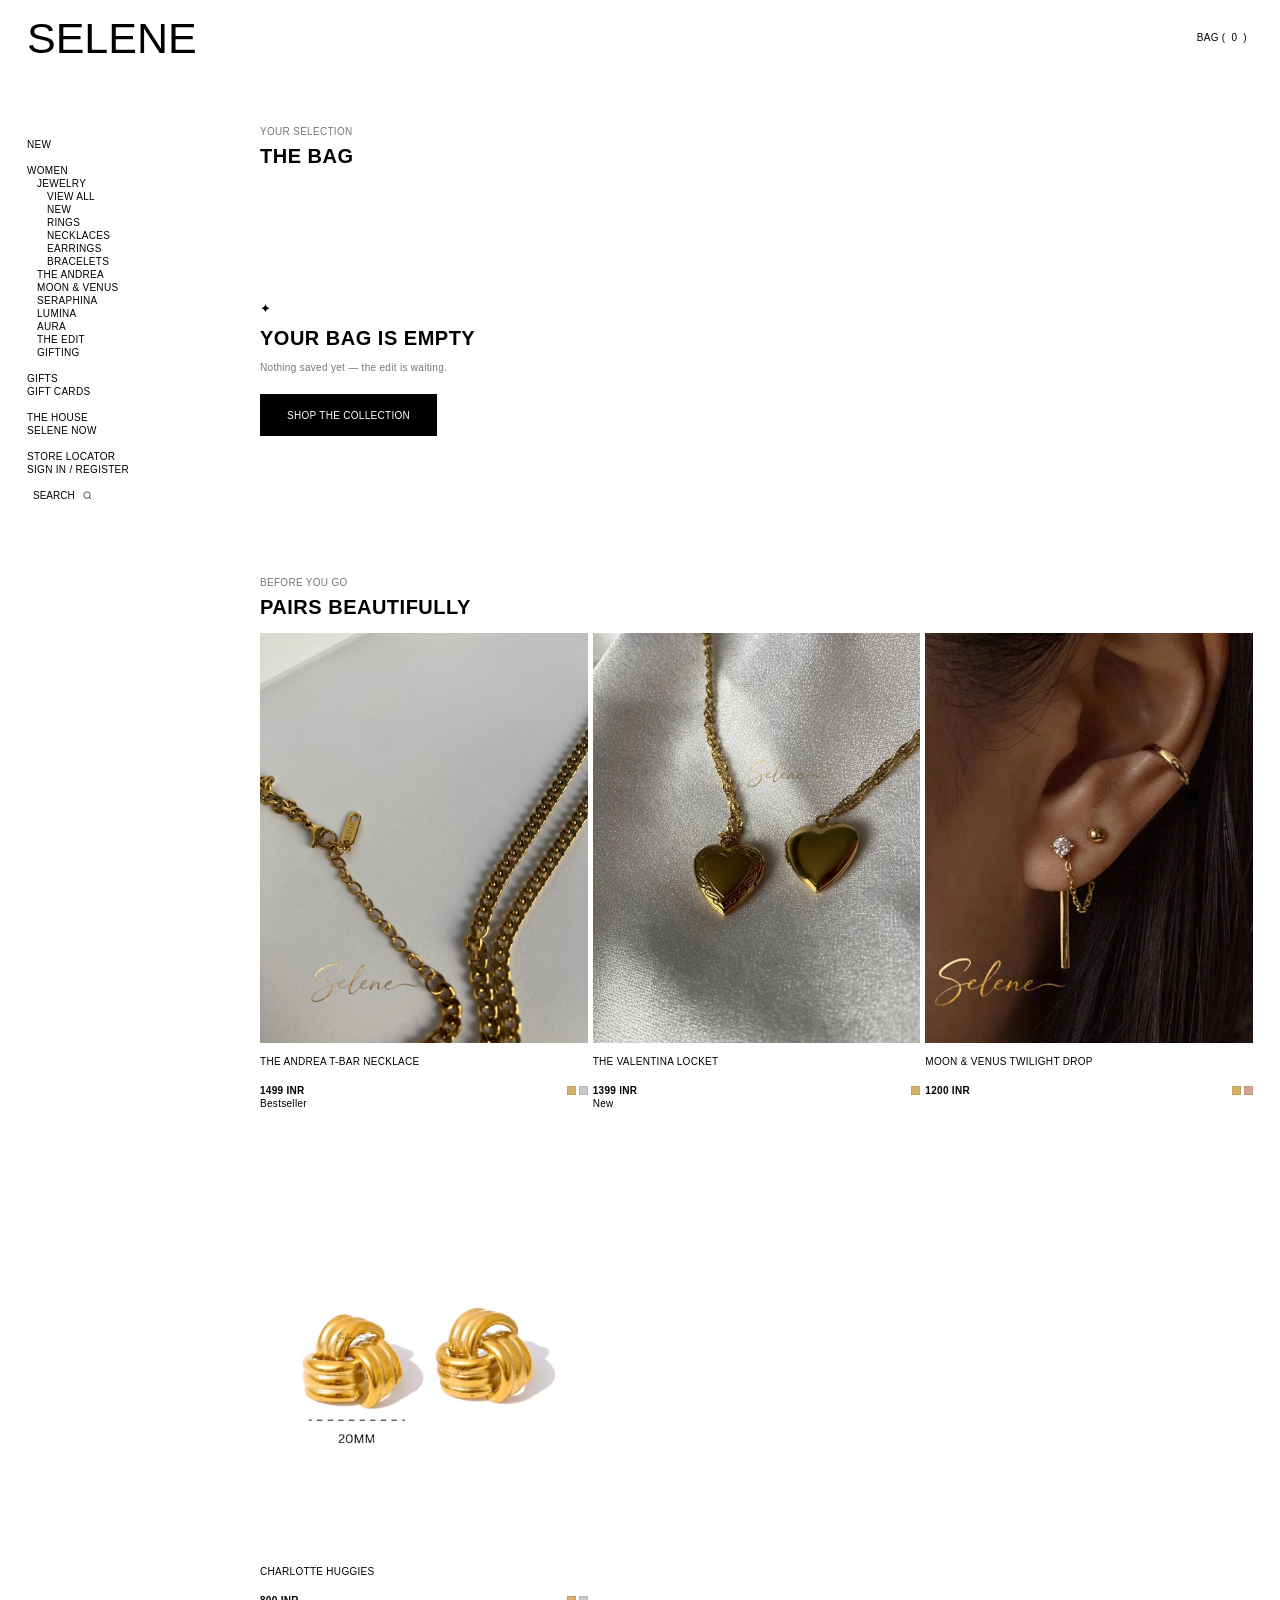
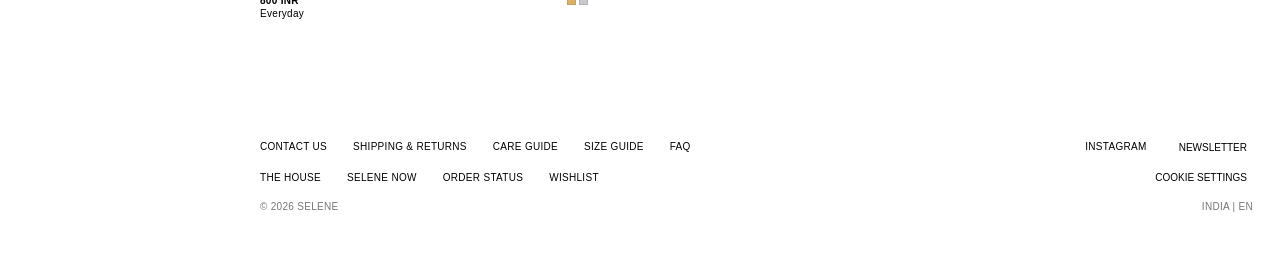
==== cart.html @ e2b9f7ae "Initial commit - Configure for Render deployment" ====
<!DOCTYPE html>
<html lang="en">
<head>
<meta charset="UTF-8">
<meta name="viewport" content="width=device-width, initial-scale=1.0">
<title>Your Bag — SELENE</title>
<meta name="description" content="Review your SELENE bag, apply a code and check out.">
<link rel="icon" type="image/png" href="assets/img/brand/favicon.png">
<link rel="preconnect" href="https://fonts.googleapis.com">
<link rel="preconnect" href="https://fonts.gstatic.com" crossorigin>
<link href="https://fonts.googleapis.com/css2?family=Cormorant+Garamond:ital,wght@0,400;0,500;0,600;1,400;1,500&family=Jost:wght@200;300;400;500&family=Parisienne&display=swap" rel="stylesheet">
<link rel="stylesheet" href="styles.css">
</head>
<body data-page="cart">

<div class="announce">
  <div class="announce-track">
    <span>Free shipping on your first order</span><i>✦</i>
    <span>Tarnish-resistant 18K PVD</span><i>✦</i>
    <span>Demi-fine jewellery, curated for the modern muse</span><i>✦</i>
    <span>Hypoallergenic · 316L stainless steel</span><i>✦</i>
    <span>Free shipping on your first order</span><i>✦</i>
    <span>Tarnish-resistant 18K PVD</span><i>✦</i>
    <span>Demi-fine jewellery, curated for the modern muse</span><i>✦</i>
    <span>Hypoallergenic · 316L stainless steel</span><i>✦</i>
    <span>Free shipping on your first order</span><i>✦</i>
    <span>Tarnish-resistant 18K PVD</span><i>✦</i>
    <span>Demi-fine jewellery, curated for the modern muse</span><i>✦</i>
    <span>Hypoallergenic · 316L stainless steel</span><i>✦</i>
    <span>Free shipping on your first order</span><i>✦</i>
    <span>Tarnish-resistant 18K PVD</span><i>✦</i>
    <span>Demi-fine jewellery, curated for the modern muse</span><i>✦</i>
    <span>Hypoallergenic · 316L stainless steel</span><i>✦</i>
  </div>
</div>

<header class="nav" id="nav">
  <button class="nav-burger" id="burger" aria-label="Menu"><span></span><span></span></button>
  <nav class="nav-links" id="navLinks">
    <img class="nav-drawer-logo" src="assets/img/brand/selene-espresso.png" alt="Selene" width="827" height="276">
    <a href="shop.html">Shop</a>
    <a href="index.html#story">Our Story</a>
    <a href="index.html#lookbook">Lookbook</a>
    <a href="orders.html">Orders</a>
  </nav>
  <a href="index.html" class="nav-logo"><img src="assets/img/brand/selene-gold.png" alt="Selene" width="826" height="275"></a>
  <div class="nav-actions">
    <button class="nav-ic" id="searchBtn">Search</button>
    <a href="wishlist.html" class="nav-ic nav-wish">Saved <span class="bag-count" id="wishCount">0</span></a>
    <a href="https://www.instagram.com/selene._co" target="_blank" rel="noopener" class="nav-ig">Instagram</a>
    <button class="nav-bag" id="bagBtn">Bag <span class="bag-count" id="bagCount">0</span></button>
  </div>
</header>

<main id="top">
  <section class="page-head">
    <p class="eyebrow">Your selection</p>
    <h1>The <em>bag</em></h1>
  </section>

  <section class="cart-page">
    <div class="cart-main" id="cartMain"></div>

    <aside class="cart-side" id="cartSide"></aside>
  </section>

  <section class="shop" id="upsellSection">
    <div class="section-head reveal">
      <p class="eyebrow">Before you go</p>
      <h2>Pairs <em>beautifully</em></h2>
    </div>
    <div class="grid" id="upsellGrid"></div>
  </section>
</main>

<footer class="footer">
  <div class="footer-brand">
    <img class="footer-logo" src="assets/img/brand/selene-gold.png" alt="Selene" width="826" height="275">
    <p>Demi-fine jewellery · Tarnish-resistant <br>Curated for the modern muse.</p>
  </div>
  <div class="footer-col">
    <h4>Shop</h4>
    <a href="shop.html?cat=rings">Rings</a><a href="shop.html?cat=necklaces">Necklaces</a><a href="shop.html?cat=bracelets">Bracelets</a><a href="shop.html?cat=earrings">Earrings</a>
  </div>
  <div class="footer-col">
    <h4>House</h4>
    <a href="index.html#story">Our story</a><a href="index.html#lookbook">Lookbook</a><a href="wishlist.html">Wishlist</a><a href="orders.html">Order history</a>
  </div>
  <div class="footer-col">
    <h4>Contact</h4>
    <a href="https://www.instagram.com/selene._co" target="_blank" rel="noopener">@selene._co</a>
    <a href="https://www.instagram.com/selene._co" target="_blank" rel="noopener">DM to buy</a>
    <span>Free shipping on your first order</span>
  </div>
  <div class="footer-base">
    <span>© 2026 SELENE</span>
    <span>Crafted in steel, finished in gold.</span>
  </div>
</footer>

<script src="data.js"></script>
<script src="store.js"></script>
<script src="app.js"></script>
<script src="pages/cart.js"></script>
<script>initPage()</script>
</body>
</html>
---- styles.css ----
/* ============================================================
   SELENE — CELINE-style design system
   micro-typography: 10px / 13px / ls .3px / uppercase
   fixed 250px left rail · content pad 260 / 27
   ============================================================ */

*,*::before,*::after{box-sizing:border-box}
html{-webkit-text-size-adjust:100%}
body,h1,h2,h3,h4,h5,h6,p,a,ul,ol,li,figure,fieldset,legend,blockquote{margin:0;padding:0}
ul,ol{list-style:none}
img{display:block;max-width:100%;border:0}
a{color:inherit;text-decoration:none}
button,input,select,textarea{font:inherit;color:inherit;background:none;border:0;border-radius:0;-webkit-appearance:none;appearance:none}
button{cursor:pointer;text-align:left}
h1,h2,h3,h4,h5,h6{font-weight:700;letter-spacing:.5px;font-size:inherit;line-height:inherit}
i,em{font-style:normal}

:root{
  --pl:260px;
  --pr:27px;
  --rail:250px;
  --line:#000;
  --hair:#c9c9c9;
  --hair2:#e4e4e4;
  --mut:#767676;
  --tr:cubic-bezier(.215,.61,.355,1);
  --headH:60px;
}

html,body{background:#fff}
body{
  font-family:"Neue Haas Grotesk Text","Helvetica Neue",Helvetica,Arial,sans-serif;
  font-size:10px;line-height:13px;letter-spacing:.3px;
  color:#000;background:#fff;
  -webkit-font-smoothing:antialiased;-moz-osx-font-smoothing:grayscale;
  overflow-x:hidden;
}
body.is-lock{overflow:hidden}

/* uppercase policy: labels / links / headings — never prose or inputs */
h1,h2,h3,h4,h5,h6,a,button,label,summary,legend,.btn,.badge,.eyebrow{text-transform:uppercase}
input,textarea,select{text-transform:none}

::selection{background:#000;color:#fff}
:focus-visible{outline:1px solid #000;outline-offset:2px}

.wrap{padding-left:var(--pl);padding-right:var(--pr)}
.u-hide{display:none !important}

/* ================= LEFT RAIL ================= */
.g-logo{
  position:fixed;top:22px;left:27px;z-index:12;
  display:block;
  font-family:"Helvetica Neue",Helvetica,Arial,sans-serif;
  font-size:43px;line-height:33px;font-weight:400;letter-spacing:0;
  text-transform:uppercase;color:#000;
  transition:opacity .3s var(--tr);
}
.g-logo:hover{opacity:.6}

.g-rail{
  position:fixed;top:0;left:0;width:var(--rail);height:100%;
  background:#fff;z-index:7;
  padding:88px 27px 40px;
  overflow-y:auto;overflow-x:hidden;
  transition:opacity .35s var(--tr) .25s,visibility 0s .601s;
  scrollbar-width:none;
}
.g-rail::-webkit-scrollbar{display:none}
body:not(.p-home) .g-rail{padding-top:138px}
body.nav-over-video .g-rail{opacity:0;visibility:hidden;pointer-events:none}
.g-hover{display:none}
body.nav-over-video .g-hover{
  display:block;position:fixed;top:0;left:0;width:var(--rail);height:100vh;z-index:9;
}

.g-nav{font-size:10px;line-height:13px}
.g-nav a{display:block;height:13px;line-height:13px;transition:opacity .2s}
.g-nav a:hover{opacity:.5}
.g-nav .lv1{padding-left:10px}
.g-nav .lv2{padding-left:20px}
.g-nav li.grp{margin-top:13px}
.g-nav li.grp:first-child{margin-top:0}
.g-nav .on{font-weight:700}
.g-nav .search-row{margin-top:13px}
.g-nav .search-row button{display:flex;align-items:center;gap:7px;height:13px;line-height:13px}
.g-nav .search-row svg{width:11px;height:11px;flex:none}

.g-bag{
  position:fixed;top:30px;right:27px;z-index:13;
  display:flex;align-items:center;gap:6px;
  font-size:10px;line-height:13px;letter-spacing:.3px;text-transform:uppercase;
  transition:opacity .2s;
}
.g-bag:hover{opacity:.55}

/* ================= MOBILE HEADER ================= */
.g-mhead{
  display:none;position:fixed;top:0;left:0;right:0;height:var(--headH);
  background:#fff;z-index:14;align-items:center;justify-content:space-between;
  padding:0 20px;
}
.m-logo{
  font-family:"Helvetica Neue",Helvetica,Arial,sans-serif;
  font-size:31px;line-height:24px;font-weight:400;letter-spacing:0;text-transform:uppercase;
}
.g-mhead .m-tools{display:flex;align-items:center;gap:6px}
.g-mhead button{display:flex;align-items:center;justify-content:center;width:32px;height:32px}
.g-mhead svg{width:21px;height:21px}
.g-ham{position:relative}
.g-ham span{position:absolute;left:5px;width:22px;height:1px;background:#000;transition:transform .3s var(--tr),opacity .2s}
.g-ham span:nth-child(1){top:12px}
.g-ham span:nth-child(2){top:19px}

/* ================= MOBILE MENU ================= */
.g-mmenu{
  position:fixed;inset:0;background:#fff;z-index:40;
  display:none;flex-direction:column;
  opacity:0;transition:opacity .3s var(--tr);
}
.g-mmenu.open{display:flex;opacity:1}
.mm-head{display:flex;align-items:center;justify-content:space-between;height:var(--headH);padding:0 20px;flex:none}
.mm-x{width:24px;height:24px;position:relative}
.mm-x::before,.mm-x::after{content:"";position:absolute;top:11px;left:0;width:24px;height:2px;background:#000}
.mm-x::before{transform:rotate(45deg)}
.mm-x::after{transform:rotate(-45deg)}
.mm-list{padding:8px 20px 0;overflow-y:auto;flex:1 1 auto}
.mm-row{display:flex;align-items:center;justify-content:space-between;width:100%;padding:6.5px 0;font-size:10px;line-height:13px;letter-spacing:.3px}
.mm-row i{font-size:13px;line-height:13px;transition:transform .3s var(--tr)}
.mm-item.open .mm-row i{transform:rotate(45deg)}
.mm-sub{display:none;padding:2px 0 8px 14px}
.mm-item.open .mm-sub{display:block}
.mm-sub a{display:block;padding:5px 0;font-size:10px;line-height:13px;letter-spacing:.3px;opacity:.65}
.mm-sub a.lv2{padding-left:14px}
.mm-grp{margin-top:13px}
.mm-bottom{flex:none;padding:0 20px 20px}
.mm-bottom a,.mm-bottom button{display:block;padding:6.5px 0;font-size:10px;line-height:13px}
.mm-region{margin-top:42px;font-weight:700;font-size:10px;line-height:13px;text-transform:uppercase}

/* ================= MAIN ================= */
main{display:block}
.bleed{position:relative;z-index:6;width:100%}

/* ---------- HOME ---------- */
.hero{position:relative;z-index:6;width:100%;aspect-ratio:16/9;overflow:hidden;background:#e9e6e2}
.hero img{width:100%;height:100%;object-fit:cover;object-position:center 22%;animation:drift 34s ease-in-out infinite alternate}
@keyframes drift{from{transform:scale(1.001)}to{transform:scale(1.07)}}
.hero.paused img{animation-play-state:paused}
.hero-ctrl{
  position:absolute;left:27px;bottom:22px;z-index:3;
  display:flex;align-items:center;gap:8px;
  font-size:10px;letter-spacing:.3px;text-transform:uppercase;
  color:#fff;mix-blend-mode:difference;
}
.hero-ctrl .glyph{font-size:11px;line-height:11px}

.f-display{font-size:40px;line-height:40px;letter-spacing:.5px;font-weight:700}
.home-title{padding:40px 0}

.home-grid{display:grid;grid-template-columns:1fr 1fr;gap:10px;margin-bottom:40px}
.gtile{position:relative;aspect-ratio:4/5;overflow:hidden;background:#eee}
.gtile img{width:100%;height:100%;object-fit:cover;transition:transform 1.4s var(--tr)}
.gtile:hover img{transform:scale(1.03)}
.gtile figcaption{
  position:absolute;left:0;right:0;top:50%;transform:translateY(-50%);
  text-align:center;color:#fff;font-size:13px;line-height:13px;letter-spacing:.5px;
  text-transform:uppercase;font-weight:400;
  text-shadow:0 0 26px rgba(0,0,0,.4);
}

.credits{padding-top:40px;padding-bottom:40px;text-transform:uppercase}
.gtile a{display:block;width:100%;height:100%}
.home-2nd{aspect-ratio:16/9;overflow:hidden;background:#111}
.home-2nd img{width:100%;height:100%;object-fit:cover;object-position:center 38%}
.credits .cr-block{margin-top:13px}
.credits a{text-decoration:underline;text-underline-offset:3px}
.credits a:hover{opacity:.55}

/* ---------- FOOTER ---------- */
.g-footer{padding-top:60px;padding-bottom:40px;text-transform:uppercase}
.fr{display:flex;flex-wrap:wrap;gap:13px 26px;align-items:baseline}
.fr + .fr{margin-top:15px}
.fr .fr-r{margin-left:auto;display:flex;gap:26px}
.g-footer a:hover,.g-footer button:hover{opacity:.55}
.f-legal{margin-top:26px;color:var(--mut)}

/* ---------- PAGE HEAD (PLP / inner) ---------- */
.p-head{
  position:sticky;top:0;z-index:14;background:#fff;
  margin-top:125px;height:40px;
  display:flex;align-items:center;justify-content:space-between;gap:20px;
}
.p-head h1{font-size:10px;line-height:13px;font-weight:700;letter-spacing:.3px}
.p-tools{display:flex;align-items:center;gap:26px}
.p-tools label{display:flex;align-items:center;gap:8px;cursor:pointer}
.p-tools .chk{display:flex;align-items:center;gap:8px;cursor:pointer}
.p-tools .chk input{width:9px;height:9px;border:1px solid #000;background:#fff;position:relative;flex:none}
.p-tools .chk input:checked::after{content:"";position:absolute;left:1px;top:1px;right:1px;bottom:1px;background:#000}
.p-tools select{cursor:pointer;text-transform:uppercase;letter-spacing:.3px;font-size:10px}
.p-tools select option{text-transform:none}
.p-tools .p-btn:hover{opacity:.55}
.p-title{font-size:20px;line-height:20px;letter-spacing:.5px;margin-top:6px}

.f-panel{display:none;margin-top:16px;padding-bottom:18px;border-bottom:1px solid var(--hair2)}
.f-panel.open{display:block}
.f-panel .f-cats{display:flex;flex-wrap:wrap;gap:10px 26px}
.f-panel .f-cats button.on{font-weight:700;text-decoration:underline;text-underline-offset:3px}
.f-panel .f-price{display:flex;align-items:center;gap:14px;margin-top:18px}
.f-panel input[type=range]{width:220px;height:13px;background:none;cursor:pointer}
.f-panel input[type=range]::-webkit-slider-runnable-track{height:1px;background:#000}
.f-panel input[type=range]::-webkit-slider-thumb{-webkit-appearance:none;width:9px;height:9px;background:#000;margin-top:-4px;border-radius:0}
.f-panel input[type=range]::-moz-range-track{height:1px;background:#000}
.f-panel input[type=range]::-moz-range-thumb{width:9px;height:9px;background:#000;border:0;border-radius:0}

/* ---------- PRODUCT GRID / TILE ---------- */
.grid{display:grid}
.plp-grid{grid-template-columns:repeat(4,1fr);column-gap:5px;row-gap:34px;margin-top:19px}
.grid-sm{grid-template-columns:repeat(4,1fr);column-gap:5px;row-gap:34px}

.tile{position:relative;min-width:0}
.tile-img{position:relative;display:block;aspect-ratio:4/5;overflow:hidden;background:#f2f2f2}
.tile-img img{width:100%;height:100%;object-fit:cover;transition:transform 1s var(--tr)}
.tile:hover .tile-img img{transform:scale(1.02)}
.tile-add{
  position:absolute;left:0;right:0;bottom:0;height:34px;
  display:flex;align-items:center;justify-content:center;
  background:#fff;color:#000;font-size:10px;letter-spacing:.3px;text-transform:uppercase;
  opacity:0;transform:translateY(4px);
  transition:opacity .25s var(--tr),transform .25s var(--tr);
}
.tile:hover .tile-add{opacity:1;transform:none}
.tile-meta{padding-top:12px}
.tile-title{
  min-height:26px;line-height:13px;overflow:hidden;
  display:-webkit-box;-webkit-line-clamp:2;-webkit-box-orient:vertical;
}
.tile-title:hover{opacity:.55}
.tile-price{margin-top:3px;display:flex;align-items:center;justify-content:space-between;gap:10px}
.tile-price b{font-weight:700}
.tile-sw{display:flex;align-items:center;gap:3px;flex:none}
.tile-sw i{width:9px;height:9px;display:block;box-shadow:inset 0 0 0 .5px rgba(0,0,0,.18)}
.tile-sw em{margin-left:3px;font-size:10px;letter-spacing:.3px}
.tile-tag{margin-top:2px}
.tile-wish{
  position:absolute;top:8px;right:8px;z-index:2;width:24px;height:24px;
  display:flex;align-items:center;justify-content:center;font-size:13px;line-height:1;
  background:#fff;opacity:0;transition:opacity .25s;
}
.tile:hover .tile-wish{opacity:1}
.tile-wish.is-on{opacity:1}

.grid-empty,.empty{padding:60px 0 40px;text-align:left}
.empty-mark{display:block;font-size:13px;margin-bottom:13px}
.empty h3,.grid-empty h3{font-size:20px;line-height:20px;letter-spacing:.5px;margin-bottom:13px}
.empty p,.grid-empty p{margin-bottom:20px;color:var(--mut);text-transform:none}
.empty.tall{padding:100px 0 60px}

/* ---------- BUTTONS / FORMS ---------- */
.btn{
  display:inline-flex;align-items:center;justify-content:center;
  height:42px;padding:0 26px;font-size:10px;letter-spacing:.3px;
  border:1px solid var(--line);background:#fff;color:#000;
  transition:background .25s var(--tr),color .25s var(--tr);
  text-align:center;
}
.btn:hover{background:#000;color:#fff}
.btn-solid{background:#000;color:#fff;border-color:#000}
.btn-solid:hover{background:#fff;color:#000}
.btn-line{background:#fff;color:#000}
.btn.full{width:100%}
.btn[disabled]{opacity:.45;pointer-events:none}
.link-btn{
  display:inline-block;font-size:10px;letter-spacing:.3px;text-transform:uppercase;
  text-decoration:underline;text-underline-offset:3px;cursor:pointer;
}
.link-btn:hover{opacity:.55}

.fld{display:block;margin-bottom:18px}
.fld > span{display:block;margin-bottom:7px;font-size:10px;letter-spacing:.3px;text-transform:uppercase}
.fld input,.fld select,.fld textarea{
  width:100%;height:40px;padding:0 12px;
  border:1px solid var(--line);background:#fff;font-size:10px;letter-spacing:.3px;
}
.fld textarea{height:auto;padding:12px;line-height:16px;resize:vertical}
.fld input:focus,.fld select:focus,.fld textarea:focus{outline:1px solid #000;outline-offset:-2px}
.fld .err{display:block;margin-top:6px;color:#c00;font-size:10px;letter-spacing:.3px;text-transform:none}
.fld.bad input,.fld.bad select{border-color:#c00}
select{cursor:pointer}

.qty{display:inline-flex;align-items:center;border:1px solid var(--line);height:32px}
.qty button{width:30px;height:30px;display:flex;align-items:center;justify-content:center;font-size:12px}
.qty span{min-width:26px;text-align:center;font-size:10px;letter-spacing:.3px}
.qty.big{height:42px}
.qty.big button{width:40px;height:40px}
.qty.big span{min-width:34px}

/* ================= PDP ================= */
.pdp{display:grid;grid-template-columns:60% 335px;gap:10px;padding-top:135px;padding-bottom:60px}
.pdp-gallery{display:flex;flex-direction:column;gap:10px;min-width:0}
.pdp-gallery figure{aspect-ratio:4/5;overflow:hidden;background:#f2f2f2}
.pdp-gallery img{width:100%;height:100%;object-fit:cover}
.pdp-meta{position:sticky;top:0;align-self:start;min-width:0}
.pdp-meta h1{padding-top:3px;font-size:10px;line-height:13px;letter-spacing:.3px;font-weight:400}
.pdp-price{margin-top:10px;font-weight:700}
.pdp-was{margin-top:4px;color:var(--mut)}
.pdp-color{margin-top:19px;text-transform:uppercase}
.pdp-color b{font-weight:700}
.pdp-size{margin-top:16px}
.o-lab-row{display:flex;justify-content:space-between;align-items:baseline;margin-bottom:8px;text-transform:uppercase}
.opt-vals{display:flex;flex-wrap:wrap;gap:8px}
.opt-vals button{min-width:34px;height:30px;padding:0 10px;border:1px solid var(--hair);font-size:10px;letter-spacing:.3px;background:#fff;text-transform:uppercase}
.opt-vals button:hover{border-color:#000}
.opt-vals button.is-on{background:#000;color:#fff;border-color:#000}
.opt-hint{color:#c00;margin-top:8px}
.grid[hidden],.co-block[hidden]{display:none}
.pdp-sw{display:flex;flex-wrap:wrap;gap:11px;margin-top:11px}
.pdp-sw button{width:18px;height:18px;box-shadow:inset 0 0 0 .5px rgba(0,0,0,.2);position:relative}
.pdp-sw button.on{box-shadow:none;outline:1px solid #000;outline-offset:-4px}
.o-buy{display:flex;align-items:center;justify-content:space-between;gap:12px;margin-top:65px}
.o-buy .hint{color:var(--mut)}
.avail{margin-top:6px;font-weight:700}
.thumbs{display:grid;grid-template-columns:repeat(3,1fr);gap:10px;margin-top:9px}
.thumbs a,.thumbs figure{aspect-ratio:105/128;overflow:hidden;background:#f2f2f2}
.thumbs img{width:100%;height:100%;object-fit:cover;transition:transform .8s var(--tr)}
.thumbs a:hover img{transform:scale(1.04)}
.o-cta{margin-top:26px}
.o-wish{
  position:absolute;top:0;right:0;width:24px;height:24px;
  display:flex;align-items:center;justify-content:center;font-size:13px;line-height:1;
}
.o-wish.is-on{text-decoration:underline;text-underline-offset:3px}
.acc{margin-top:17px;border-top:1px solid var(--hair)}
.acc details{border-bottom:1px solid var(--hair)}
.acc summary{
  display:flex;align-items:center;justify-content:space-between;
  height:36px;cursor:pointer;list-style:none;
}
.acc summary::-webkit-details-marker{display:none}
.acc summary i{font-size:12px;line-height:12px;transition:transform .3s var(--tr)}
.acc details[open] summary i{transform:rotate(45deg)}
.acc .acc-body{padding:0 0 14px;line-height:16px;color:#3a3a3a}
.acc .acc-body p + p{margin-top:8px}
.links{margin-top:10px}
.links a{display:flex;align-items:center;justify-content:space-between;height:28px}
.links a:hover{opacity:.55}
.links span.g{font-size:12px}

/* ================= CART / CHECKOUT / ORDERS ================= */
.sec-title{font-size:20px;line-height:20px;letter-spacing:.5px;margin-top:125px}
.checkout-grid{display:grid;grid-template-columns:60% 335px;gap:10px;padding-top:10px;padding-bottom:80px;align-items:start}
.c-left{min-width:0;max-width:640px}
.c-right{position:sticky;top:20px;background:#f8f8f8;padding:20px;align-self:start}
.c-right .row{display:flex;justify-content:space-between;gap:12px;padding:5px 0}
.c-right .row.total{border-top:1px solid #000;margin-top:10px;padding-top:12px;font-weight:700}
.c-right .row .free{color:var(--mut)}
.c-right .promo{display:flex;gap:8px;margin-top:14px}
.c-right .promo input{flex:1;height:36px;padding:0 10px;border:1px solid #000;background:#fff;font-size:10px}
.c-right .promo button{height:36px;padding:0 14px;border:1px solid #000;background:#fff;text-transform:uppercase;font-size:10px}
.c-right .promo button:hover{background:#000;color:#fff}
.c-note{margin-top:14px;color:var(--mut)}

.steps{display:flex;gap:26px;margin-top:13px;padding-bottom:14px;border-bottom:1px solid var(--hair2)}
.steps b{font-weight:400}
.steps .cur{font-weight:700}
.cart-row{
  display:grid;grid-template-columns:84px 1fr auto;gap:14px;
  padding:16px 0;border-bottom:1px solid var(--hair2);align-items:start;
}
.cart-row .cr-img{aspect-ratio:4/5;overflow:hidden;background:#f2f2f2}
.cart-row .cr-img img{width:100%;height:100%;object-fit:cover}
.cart-row .cr-info .n{line-height:13px}
.cart-row .cr-info .m{margin-top:4px;color:var(--mut)}
.cart-row .cr-side{text-align:right;display:flex;flex-direction:column;align-items:flex-end;gap:8px}
.cart-row .cr-side b{font-weight:700}
.cart-row .rm{color:var(--mut);text-decoration:underline;text-underline-offset:3px;font-size:10px}
.cart-row .rm:hover{color:#000}
.cart-sum{display:flex;justify-content:space-between;padding-top:18px}
.cart-foot{display:flex;justify-content:space-between;align-items:center;gap:20px;padding-top:26px;flex-wrap:wrap}

.tbl{width:100%;border-collapse:collapse;margin-top:16px}
.tbl th,.tbl td{border-bottom:1px solid var(--hair2);padding:11px 10px;text-align:left;font-weight:400;font-size:10px;letter-spacing:.3px}
.tbl th{text-transform:uppercase;font-weight:700;border-bottom:1px solid #000}
.tbl td img{width:44px;aspect-ratio:4/5;object-fit:cover;background:#f2f2f2}
.st{display:inline-flex;align-items:center;gap:6px}
.st::before{content:"";width:6px;height:6px;background:#000;border-radius:50%}
.st.wait::before{background:#9a9a9a}
.st.no::before{background:#c00}
.mini{display:flex;gap:4px}
.mini img{width:44px;aspect-ratio:4/5;object-fit:cover;background:#f2f2f2}

/* ---------- WISHLIST ---------- */
.wl-head{display:flex;align-items:baseline;justify-content:space-between;gap:20px;margin-top:125px;padding-bottom:14px;border-bottom:1px solid #000}
.wl-head h1{font-size:10px;line-height:13px}

/* ---------- SECTION SHELLS ---------- */
.panel{padding-top:10px;padding-bottom:60px}
.crumb{margin-top:125px;color:var(--mut)}
.crumb a:hover{color:#000}
.divider{border-top:1px solid #000;margin-top:40px}

/* ================= OVERLAYS ================= */
.scrim{
  position:fixed;inset:0;background:rgba(255,255,255,.72);z-index:29;
  opacity:0;visibility:hidden;transition:opacity .35s var(--tr),visibility 0s .351s;
}
.scrim.on{opacity:1;visibility:visible;transition:opacity .35s var(--tr)}

/* search panel */
.s-search{
  position:fixed;top:0;right:0;width:min(560px,100vw);height:100vh;
  background:#fff;border-left:1px solid #000;z-index:31;
  transform:translateX(101%);transition:transform .5s var(--tr);
  display:flex;flex-direction:column;padding:27px;
}
.s-search.on{transform:none}
.s-top{display:flex;align-items:center;justify-content:space-between;margin-bottom:40px}
.s-form{display:flex;align-items:flex-end;gap:20px;border-bottom:1px solid #000;padding-bottom:8px}
.s-form input{flex:1;font-size:20px;line-height:24px;letter-spacing:.5px;text-transform:uppercase}
.s-form input::placeholder{color:#9a9a9a}
.s-form button{font-size:10px;letter-spacing:.3px;text-transform:uppercase;white-space:nowrap;padding-bottom:3px}
.s-form button:hover{opacity:.55}
.s-sug{margin-top:34px}
.s-sug .lbl{color:var(--mut);margin-bottom:12px}
.s-sug ul{display:flex;flex-direction:column;gap:7px}
.s-sug a{font-size:10px;letter-spacing:.3px;text-transform:uppercase;text-decoration:underline;text-underline-offset:3px}
.s-sug a:hover{opacity:.55}
.s-res{margin-top:34px;overflow-y:auto;flex:1}
.s-res .row{display:grid;grid-template-columns:54px 1fr auto;gap:14px;align-items:center;padding:11px 0;border-top:1px solid var(--hair2)}
.s-res .row img{width:54px;aspect-ratio:4/5;object-fit:cover;background:#f2f2f2}
.s-res .row .p{font-weight:700}

/* bag drawer */
.s-drawer{
  position:fixed;top:0;right:0;width:420px;max-width:100vw;height:100vh;
  background:#fff;border-left:1px solid #000;z-index:32;
  transform:translateX(101%);transition:transform .5s var(--tr);
  display:flex;flex-direction:column;
}
.s-drawer.on{transform:none}
.s-drawer .d-head{display:flex;align-items:center;justify-content:space-between;height:54px;padding:0 20px;border-bottom:1px solid #000;flex:none}
.s-drawer .d-body{flex:1;overflow-y:auto;padding:0 20px}
.s-drawer .d-foot{flex:none;padding:16px 20px 24px;border-top:1px solid #000}
.d-foot .row{display:flex;justify-content:space-between;padding-bottom:12px}
.d-foot .row b{font-weight:700}
.d-empty{padding:40px 0;color:var(--mut)}
.x{width:24px;height:24px;position:relative;flex:none}
.x::before,.x::after{content:"";position:absolute;top:11px;left:1px;width:22px;height:1px;background:#000}
.x::before{transform:rotate(45deg)}
.x::after{transform:rotate(-45deg)}
.x:hover{opacity:.55}

/* quick add */
.s-quick{
  position:fixed;inset:0;z-index:33;display:flex;align-items:center;justify-content:center;
  opacity:0;visibility:hidden;transition:opacity .3s var(--tr),visibility 0s .301s;
}
.s-quick.on{opacity:1;visibility:visible;transition:opacity .3s var(--tr)}
.s-quick .q-card{position:relative;z-index:2;width:min(560px,calc(100vw - 40px));background:#fff;border:1px solid #000;padding:24px}
.s-quick .q-card h3{font-size:10px;line-height:13px;margin-bottom:16px}
.s-quick .q-grid{display:grid;grid-template-columns:120px 1fr;gap:20px}
.s-quick .q-grid img{width:120px;aspect-ratio:4/5;object-fit:cover;background:#f2f2f2}
.s-quick .q-x{position:absolute;top:8px;right:8px}
.s-quick .q-sw{display:flex;gap:8px;flex-wrap:wrap;margin:8px 0 14px}
.s-quick .q-sw button{width:16px;height:16px;box-shadow:inset 0 0 0 .5px rgba(0,0,0,.2)}
.s-quick .q-sw button.on{outline:1px solid #000;outline-offset:-3px;box-shadow:none}
.s-quick .q-meta{margin-bottom:8px}

/* newsletter */
.s-news{
  position:fixed;top:0;right:0;width:min(430px,100vw);height:100vh;background:#fff;
  border-left:1px solid #000;z-index:34;padding:40px 30px;
  transform:translateX(101%);transition:transform .55s var(--tr);
  display:flex;flex-direction:column;justify-content:center;gap:16px;
}
.s-news.on{transform:none}
.s-news h3{font-size:20px;line-height:20px;letter-spacing:.5px}
.s-news p{color:var(--mut);line-height:16px}
.s-news .row{display:flex;gap:10px;margin-top:6px}
.s-news input{flex:1;height:42px;padding:0 12px;border:1px solid #000;font-size:10px}
.s-news button{height:42px;padding:0 22px;background:#8f8f8f;color:#fff;text-transform:uppercase;font-size:10px;letter-spacing:.3px}
.s-news button:hover{background:#000}
.s-news .x{position:absolute;top:16px;right:16px}

/* cookies */
.s-cookie{
  position:fixed;left:0;right:0;bottom:0;z-index:35;background:#fff;
  border-top:1px solid #000;padding:16px 27px;
  display:none;align-items:center;gap:26px;flex-wrap:wrap;
  transform:translateY(101%);transition:transform .5s var(--tr);
}
.s-cookie.on{display:flex;transform:none}
.s-cookie .txt{flex:1;min-width:240px;line-height:16px}
.s-cookie .txt b{font-weight:700;text-transform:uppercase}
.s-cookie .btns{display:flex;gap:10px;flex-wrap:wrap}
.s-cookie .btns button{height:34px;padding:0 16px;border:1px solid #000;font-size:10px;text-transform:uppercase;letter-spacing:.3px}
.s-cookie .btns button:hover{background:#000;color:#fff}
.s-cookie .btns button.ghost:hover{background:#f2f2f2;color:#000}

/* toast */
.s-toast{
  position:fixed;left:27px;bottom:27px;z-index:40;background:#000;color:#fff;
  padding:11px 16px;font-size:10px;letter-spacing:.3px;text-transform:uppercase;
  opacity:0;transform:translateY(6px);pointer-events:none;
  transition:opacity .3s var(--tr),transform .3s var(--tr);
}
.s-toast.on{opacity:1;transform:none}

/* ================= RESPONSIVE ================= */
@media (max-width:1439px){
  .plp-grid,.grid-sm{grid-template-columns:repeat(3,1fr)}
}
@media (max-width:1023px){
  :root{--pl:20px;--pr:20px}
  .g-rail,.g-logo,.g-bag,.g-hover{display:none !important}
  .g-mhead{display:flex}
  .wrap{padding-top:var(--headH)}
  body.nav-over-video .g-rail{display:none}
  .p-head{margin-top:26px;top:var(--headH);height:auto;flex-wrap:wrap;gap:10px;padding:8px 0}
  .p-title{font-size:16px;line-height:20px}
  .pdp{grid-template-columns:1fr;padding-top:20px;gap:24px}
  .pdp-meta{position:static}
  .checkout-grid{grid-template-columns:1fr;gap:30px}
  .c-right{position:static}
  .home-title{font-size:30px;line-height:30px;padding:30px 0}
  .plp-grid,.grid-sm{grid-template-columns:repeat(2,1fr);column-gap:5px;row-gap:30px}
  .sec-title,.crumb,.wl-head{margin-top:26px}
  .hero{aspect-ratio:4/5}
  .hero img{object-position:center 25%}
  .s-search,.s-news{width:100vw;border-left:0}
  .s-drawer{width:100vw;border-left:0}
  .s-toast{left:20px;right:20px;bottom:20px}
  .credits{padding-top:30px;padding-bottom:30px}
}
@media (max-width:639px){
  .home-grid{grid-template-columns:1fr;gap:8px}
  .f-display,.home-title{font-size:30px;line-height:30px}
  .p-tools{gap:14px;flex-wrap:wrap}
  .cart-row{grid-template-columns:72px 1fr;gap:12px}
  .cart-row .cr-side{grid-column:2;flex-direction:row;align-items:center;justify-content:space-between;width:100%}
  .thumbs{gap:6px}
  .fr .fr-r{margin-left:0;width:100%}
}

/* ================= PART 3 — overlay details + page restyles ================= */
.grid{grid-template-columns:repeat(4,1fr);column-gap:5px;row-gap:34px}
.mm-row{width:100%}
.mm-row svg{width:14px;height:14px}
.mm-sub a.on{font-weight:700;opacity:1}
.tile-add.is-out{opacity:1;transform:none;background:rgba(255,255,255,.92);color:var(--mut);pointer-events:none}
.news-note{min-height:13px;color:var(--mut)}
.stars i{color:#cfcfcf;margin-right:1px}
.stars i.on{color:#000}

/* bag drawer lines */
.d-line{display:grid;grid-template-columns:64px 1fr auto;gap:12px;padding:14px 0;border-bottom:1px solid var(--hair2);align-items:start}
.d-limg{aspect-ratio:4/5;overflow:hidden;background:#f2f2f2;display:block}
.d-limg img{width:100%;height:100%;object-fit:cover}
.d-info .d-n{display:block;line-height:13px}
.d-size{display:block;color:var(--mut);margin-top:3px}
.d-info .qty{margin-top:8px;height:26px}
.d-info .qty button{width:24px;height:24px;font-size:11px}
.d-right{text-align:right;display:flex;flex-direction:column;align-items:flex-end;gap:8px}
.d-lp{font-weight:700}
.d-rm{color:var(--mut);text-decoration:underline;text-underline-offset:2px;font-size:10px;text-transform:uppercase;letter-spacing:.3px}
.d-rm:hover{color:#000}
.d-sum{display:flex;justify-content:space-between;padding-bottom:12px}
.d-sum strong{font-weight:700}
.d-actions{display:grid;grid-template-columns:1fr 1fr;gap:8px}

/* quick add details */
.q-scrim{position:absolute;inset:0;background:rgba(255,255,255,.75);z-index:1;transition:none}
.q-cat{color:var(--mut);text-transform:uppercase}
.q-price{font-weight:700;margin:6px 0 2px}
.q-lab{margin-top:14px;text-transform:uppercase;color:var(--mut)}
.q-lab b{color:#000;font-weight:700}
.q-hint{color:#c00;margin-top:8px}
.q-buy{display:flex;gap:10px;margin-top:14px;align-items:center}
.q-buy .btn{flex:1}
.q-info .link-btn{margin-top:12px}
.q-sw.sizes button{width:auto;min-width:36px;height:30px;padding:0 10px;border:1px solid #000;box-shadow:none;font-size:10px;letter-spacing:.3px;background:#fff}
.q-sw.sizes button.on{background:#000;color:#fff;outline:none;box-shadow:none}

/* ---------- PAGE SHELLS ---------- */
.page-head{margin-top:125px;padding-bottom:16px}
.page-head h1{font-size:20px;line-height:20px;letter-spacing:.5px}
.eyebrow{color:var(--mut);margin-bottom:8px}
.page-sub{margin-top:10px;max-width:430px;line-height:16px;color:var(--mut);text-transform:none}
.hero-cta{display:flex;gap:10px;margin-top:20px;flex-wrap:wrap}
.shop{padding-top:40px;padding-bottom:60px}
.section-head{margin-bottom:16px}
.section-head h2{font-size:20px;line-height:20px;letter-spacing:.5px}
.shop-page,.list-page{padding-top:16px;padding-bottom:60px}
.values{display:grid;grid-template-columns:repeat(4,1fr);gap:26px;padding:40px 0 60px;border-top:1px solid var(--hair2)}
.value-n{display:block;color:var(--mut);margin-bottom:8px}
.value h3{font-size:10px;margin-bottom:6px}
.value p{line-height:16px;color:#3a3a3a;text-transform:none}

/* ---------- CART ---------- */
.cart-page{display:grid;grid-template-columns:minmax(0,1fr) 335px;gap:40px;align-items:start;padding-top:20px;padding-bottom:40px}
.cart-side{position:sticky;top:20px}
.cart-side[hidden]{display:none}
.c-line{display:grid;grid-template-columns:96px minmax(0,1fr) auto;gap:18px;padding:18px 0;border-bottom:1px solid var(--hair2);align-items:start}
.c-media{aspect-ratio:4/5;overflow:hidden;background:#f2f2f2;display:block}
.c-media img{width:100%;height:100%;object-fit:cover}
.c-info h3{font-size:10px;line-height:13px}
.card-cat{color:var(--mut);margin-top:4px}
.c-size{margin-top:6px}
.c-size strong{font-weight:700}
.c-actions{display:flex;align-items:center;gap:16px;margin-top:12px;flex-wrap:wrap}
.c-price{text-align:right}
.c-price strong{display:block;font-size:13px;font-weight:700}
.c-price s{display:block;color:var(--mut)}
.c-unit{display:block;color:var(--mut);margin-top:4px}
.sum-card{background:#f8f8f8;padding:20px}
.sum-card h3{font-size:10px;margin-bottom:14px}
.sum-rows{margin-top:12px;border-top:1px solid var(--hair2);padding-top:10px}
.sum-rows > div{display:flex;justify-content:space-between;gap:12px;padding:4px 0}
.sum-rows .is-disc{color:#0a7a3a}
.sum-rows .sum-total{border-top:1px solid #000;margin-top:8px;padding-top:10px;font-weight:700}
.sum-total strong{font-weight:700}
.promo{display:flex;gap:8px;margin-top:14px}
.promo input{flex:1;height:36px;padding:0 10px;border:1px solid #000;background:#fff;font-size:10px}
.promo input:disabled{background:#eee;color:var(--mut)}
.promo button{height:36px;padding:0 14px;border:1px solid #000;background:#fff;text-transform:uppercase;font-size:10px;letter-spacing:.3px}
.promo button:hover{background:#000;color:#fff}
.promo-note{margin-top:8px;color:var(--mut);min-height:13px}
.pay-marks{display:flex;gap:12px;margin-top:14px;color:var(--mut)}
.sum-note{margin-top:12px;color:var(--mut);line-height:16px;text-transform:none}
.ship-progress{margin-bottom:12px}
.ship-progress .bar{height:2px;background:var(--hair2);margin-top:8px}
.ship-progress .bar span{display:block;height:100%;background:#000}
.ship-ok{color:#0a7a3a;margin-bottom:6px}
.wish-cell{min-width:0}
.wish-tools{display:flex;gap:16px;padding-top:10px}

/* ---------- CHECKOUT ---------- */
.checkout-page{display:grid;grid-template-columns:minmax(0,1fr) 335px;gap:40px;align-items:start;padding-top:20px;padding-bottom:80px}
.checkout-side{position:sticky;top:20px}
.co-block{border:0;padding:0;margin:0 0 34px;min-width:0}
.co-block legend{display:flex;align-items:center;gap:10px;font-size:20px;line-height:20px;letter-spacing:.5px;margin-bottom:18px;padding:0}
.co-block legend span{display:inline-flex;align-items:center;justify-content:center;width:22px;height:22px;border:1px solid #000;font-size:10px}
.f-row{display:grid;grid-template-columns:1fr 1fr;gap:16px}
.field{display:block;margin-bottom:16px}
.field > span{display:block;margin-bottom:6px;font-size:10px;letter-spacing:.3px;text-transform:uppercase}
.field input,.field select{width:100%;height:40px;padding:0 12px;border:1px solid #000;background:#fff;font-size:10px;letter-spacing:.3px}
.field input.bad,.field select.bad{border-color:#c00}
.field .err{display:block;min-height:13px;margin-top:4px;color:#c00;font-size:10px;letter-spacing:0;text-transform:none;font-style:normal}
.field .err:empty{min-height:0;margin-top:0}
.check{display:flex;gap:8px;align-items:flex-start;margin-top:18px;line-height:15px;cursor:pointer;text-transform:none}
.check input{width:11px;height:11px;flex:none;margin-top:2px;border:1px solid #000;background:#fff;position:relative;-webkit-appearance:none;appearance:none}
.check input:checked{background:#000;box-shadow:inset 0 0 0 2px #fff}
#termsErr{display:block;color:#c00;min-height:13px;font-size:10px;letter-spacing:0;text-transform:none;font-style:normal}
.pay-opts{display:grid;grid-template-columns:1fr 1fr;gap:10px}
.pay-opt{display:flex;gap:10px;align-items:flex-start;border:1px solid var(--hair);padding:12px;cursor:pointer}
.pay-opt:has(input:checked){border-color:#000}
.pay-opt input{width:11px;height:11px;flex:none;margin-top:2px;accent-color:#000}
.po-body strong{display:block;font-weight:700;text-transform:uppercase;font-size:10px}
.po-body small{display:block;color:var(--mut);margin-top:3px;text-transform:none}
.pay-pane{margin-top:16px}
.cod-note{color:#3a3a3a;line-height:16px}
.co-next{display:flex;justify-content:flex-end;align-items:center;gap:20px;margin-top:26px}
.review-summary{padding-bottom:10px}
.rv-grid{display:grid;grid-template-columns:1fr 1fr;gap:20px;padding-bottom:20px;border-bottom:1px solid var(--hair2)}
.rv-grid h4{font-size:10px;margin-bottom:8px}
.rv-grid p{line-height:16px;color:#3a3a3a}
.rv-items{border-bottom:1px solid var(--hair2);padding:6px 0}
.co-item{display:grid;grid-template-columns:44px minmax(0,1fr) auto;gap:12px;align-items:center;padding:9px 0}
.co-item img{width:44px;aspect-ratio:4/5;object-fit:cover;background:#f2f2f2}
.co-item strong{display:block;font-weight:400;text-transform:uppercase}
.co-item span{display:block;color:var(--mut);margin-top:2px}
.co-item b{font-weight:700}

/* ---------- ORDERS ---------- */
.order-list{border-top:1px solid #000}
.order-card{border-bottom:1px solid var(--hair2)}
.order-card summary{display:flex;align-items:center;gap:24px;padding:16px 0;cursor:pointer;list-style:none}
.order-card summary::-webkit-details-marker{display:none}
.oc-id strong{display:block;font-weight:700}
.oc-id span{display:block;color:var(--mut);margin-top:3px}
.oc-thumbs{display:flex;gap:4px}
.oc-thumbs img{width:38px;height:47px;object-fit:cover;background:#f2f2f2}
.oc-more{color:var(--mut);align-self:center}
.oc-total{margin-left:auto;text-align:right}
.oc-total strong{display:block;font-weight:700}
.oc-status{display:block;color:var(--mut);margin-top:3px}
.oc-body{border-top:1px solid var(--hair2);padding:16px 0 20px}
.oc-meta{display:grid;grid-template-columns:repeat(3,1fr);gap:24px;padding:16px 0}
.oc-meta h4{font-size:10px;margin-bottom:6px}
.oc-meta p{line-height:16px;color:#3a3a3a}
.oc-actions{display:flex;justify-content:flex-end;gap:10px}

/* ---------- ORDER CONFIRM ---------- */
.confirm{padding-top:125px;max-width:780px}
.confirm-mark{font-size:13px;margin-bottom:10px}
.confirm h1{font-size:40px;line-height:40px;letter-spacing:.5px;margin-top:6px}
.confirm-meta{display:grid;grid-template-columns:repeat(4,1fr);gap:20px;margin-top:34px;padding:16px 0;border-top:1px solid #000;border-bottom:1px solid var(--hair2)}
.confirm-meta span{display:block;color:var(--mut)}
.confirm-meta strong{display:block;margin-top:5px;font-weight:700}
.track{display:flex;margin-top:34px}
.track-step{flex:1;position:relative;padding-top:18px;font-size:10px;text-transform:uppercase;color:var(--mut)}
.track-step::before{content:"";position:absolute;top:0;left:0;right:0;height:1px;background:var(--hair2)}
.track-step i{position:absolute;top:-3px;left:0;width:7px;height:7px;background:#fff;box-shadow:inset 0 0 0 1px var(--hair)}
.track-step.is-done{color:#000}
.track-step.is-done::before{background:#000}
.track-step.is-done i{background:#000;box-shadow:none}
.order-sheet{display:grid;grid-template-columns:minmax(0,1fr) 335px;gap:40px;padding-top:40px;padding-bottom:60px}
.order-col{min-width:0}
.order-col h3{font-size:10px;margin:22px 0 10px}
.order-col h3:first-child{margin-top:0}
.order-col p{line-height:16px}
.order-note{color:var(--mut);margin-top:10px}
.confirm-cta{display:flex;flex-direction:column;gap:10px;margin-top:16px}

/* ---------- CTA BAND ---------- */
.cta{position:relative;background:#111;color:#fff;padding:56px 0;overflow:hidden;margin-top:40px}
.cta-bg{position:absolute;inset:0;width:100%;height:100%;object-fit:cover;opacity:.5}
.cta-inner{position:relative;z-index:2;max-width:520px}
.cta .eyebrow{color:#cfcfcf}
.cta h2{font-size:20px;line-height:20px;letter-spacing:.5px}
.cta-form{display:flex;margin-top:18px}
.cta-form input{flex:1;height:42px;padding:0 12px;border:1px solid #fff;background:transparent;color:#fff;font-size:10px}
.cta-form input::placeholder{color:#b5b5b5}
.cta-form button{height:42px;padding:0 20px;background:#fff;color:#000;border:1px solid #fff;text-transform:uppercase;font-size:10px;letter-spacing:.3px}
.cta-form button:hover{background:transparent;color:#fff}
.cta-note{margin-top:10px;color:#cfcfcf;text-transform:none}

/* ---------- PDP REVIEWS / RELATED ---------- */
.pdp-reviews{padding-top:40px;padding-bottom:20px;border-top:1px solid #000;margin-top:40px}
.review-layout{display:grid;grid-template-columns:335px minmax(0,1fr);gap:40px;align-items:start}
.review-form h3{font-size:10px;margin-bottom:12px}
.rate-pick{display:flex;gap:4px;margin-bottom:14px}
.rate-pick button{font-size:14px;line-height:14px;color:#cfcfcf}
.rate-pick button.on{color:#000}
.review-form input,.review-form textarea{width:100%;border:1px solid #000;padding:10px 12px;font-size:10px;margin-bottom:12px;background:#fff}
.review-form textarea{height:auto;line-height:16px;resize:vertical}
.form-note{color:var(--mut);margin-top:10px}
.review{padding:16px 0;border-bottom:1px solid var(--hair2)}
.review-top{display:flex;align-items:center;gap:12px;margin-bottom:8px}
.review-top .avatar{width:26px;height:26px;border:1px solid #000;display:flex;align-items:center;justify-content:center;font-size:10px;flex:none}
.review-top strong{display:block;font-weight:700}
.review-date{display:block;color:var(--mut)}
.review-top .stars{margin-left:auto}
.review p{line-height:16px;color:#3a3a3a}
.review-tag{display:inline-block;margin-top:8px;color:var(--mut);font-size:10px;text-transform:uppercase}
.muted{color:var(--mut)}

/* ---------- RESPONSIVE PART 3 ---------- */
@media (max-width:1439px){
  .grid{grid-template-columns:repeat(3,1fr)}
}
@media (max-width:1023px){
  .grid{grid-template-columns:repeat(2,1fr);column-gap:5px;row-gap:30px}
  .page-head,.confirm{margin-top:26px}
  .cart-page,.checkout-page,.order-sheet,.review-layout{grid-template-columns:1fr;gap:30px}
  .cart-side,.checkout-side{position:static}
  .f-row,.pay-opts,.rv-grid{grid-template-columns:1fr}
  .values{grid-template-columns:1fr 1fr}
  .confirm-meta{grid-template-columns:1fr 1fr}
  .oc-meta{grid-template-columns:1fr}
  .order-card summary{flex-wrap:wrap;gap:12px}
  .oc-total{margin-left:0;text-align:left}
  .track{flex-wrap:wrap;gap:10px}
  .track-step{flex:1 1 40%}
  .c-line{grid-template-columns:84px minmax(0,1fr)}
  .c-price{grid-column:2;text-align:left}
}
@media (max-width:639px){
  .values{grid-template-columns:1fr}
  .confirm-meta{grid-template-columns:1fr}
  .co-next{justify-content:flex-start;flex-wrap:wrap;gap:12px}
}
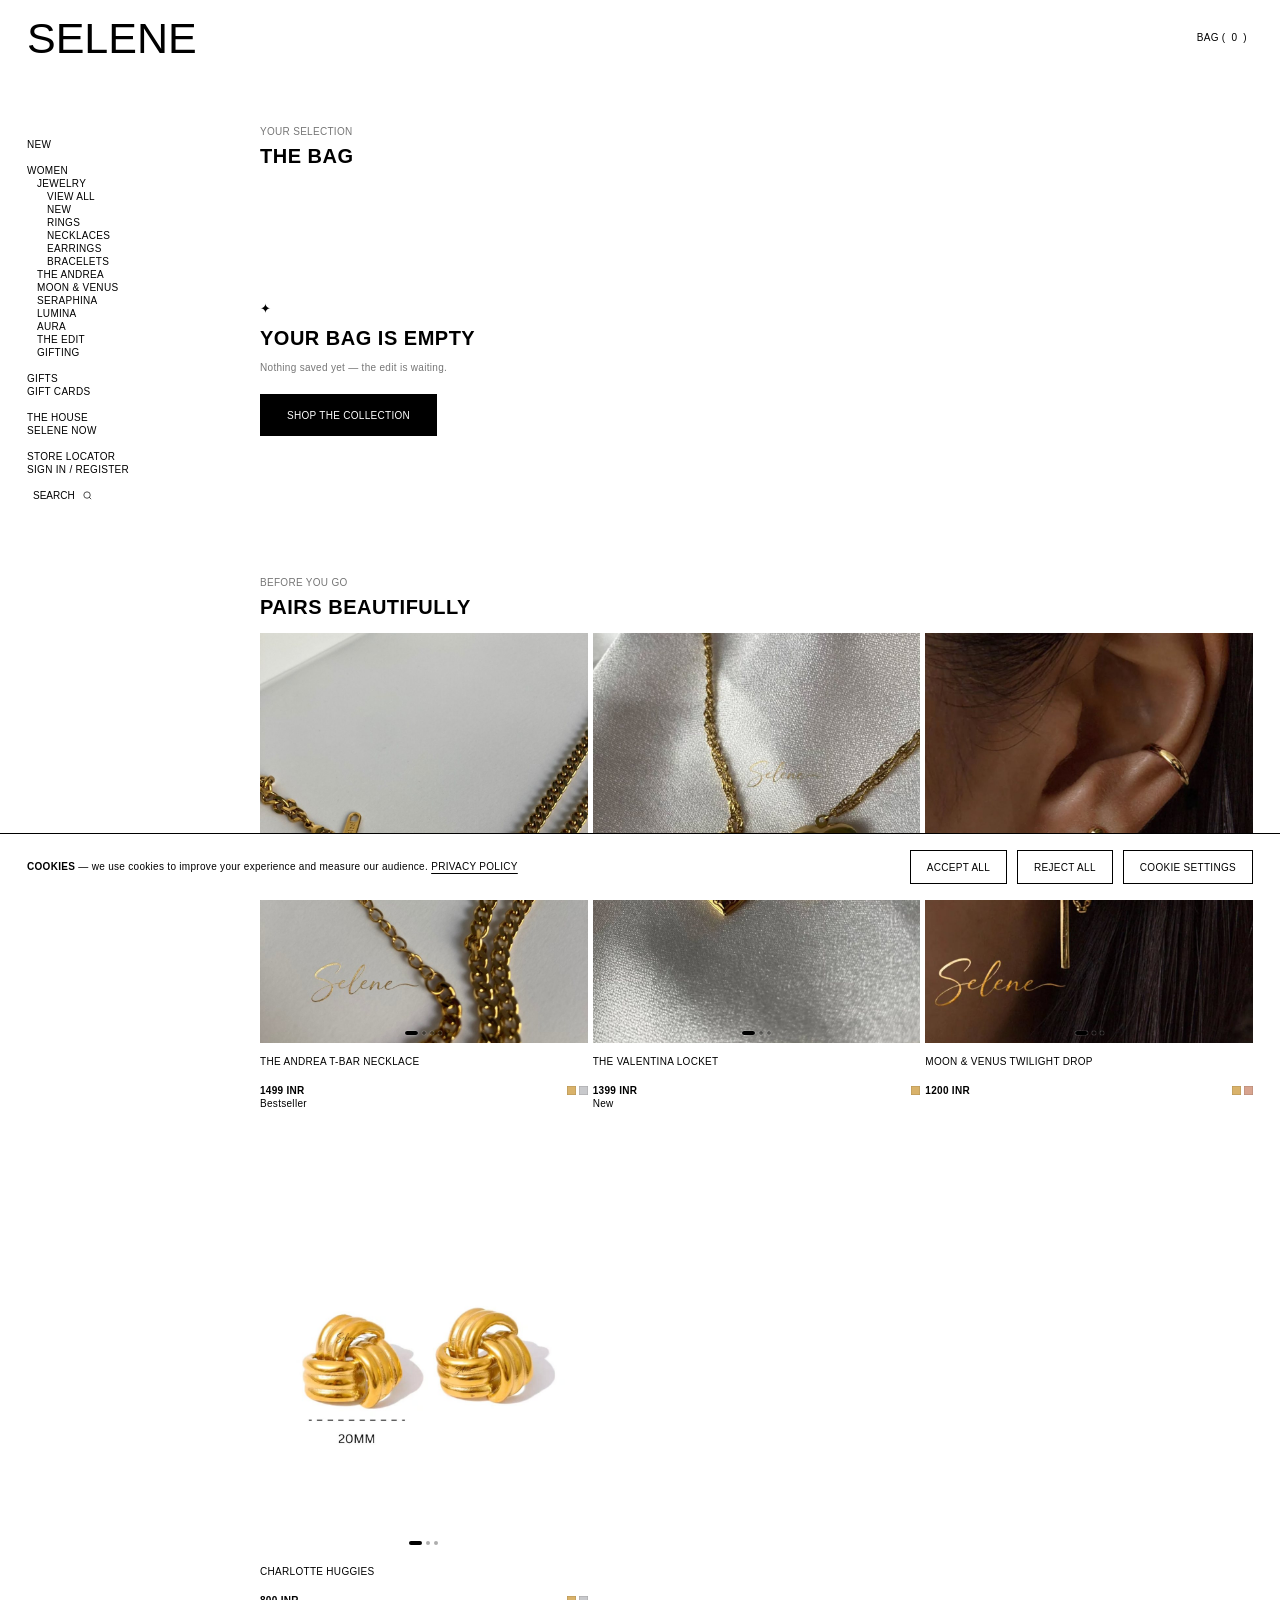
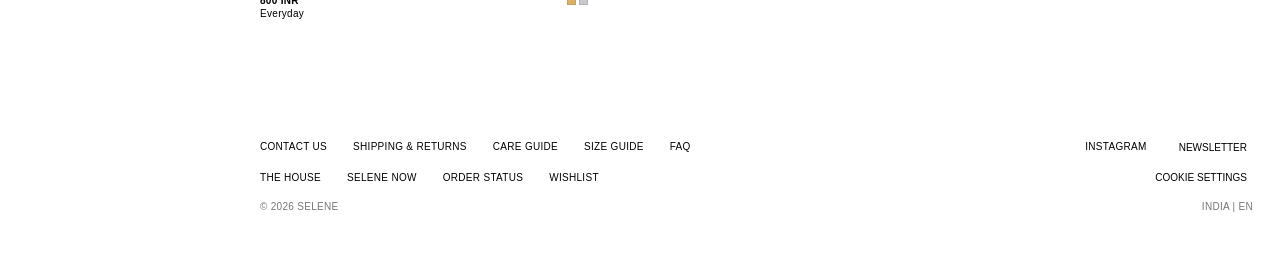
==== commit 09217c31: "Add touch-sliding carousels on mobile for item cards, PDP gallery, and shelves" ====
--- a/cart.html
+++ b/cart.html
@@ -69,7 +69,7 @@
       <p class="eyebrow">Before you go</p>
       <h2>Pairs <em>beautifully</em></h2>
     </div>
-    <div class="grid" id="upsellGrid"></div>
+    <div class="grid carousel-mobile" id="upsellGrid"></div>
   </section>
 </main>
 
--- a/styles.css
+++ b/styles.css
@@ -221,8 +221,61 @@
 .tile-img{position:relative;display:block;aspect-ratio:4/5;overflow:hidden;background:#f2f2f2}
 .tile-img img{width:100%;height:100%;object-fit:cover;transition:transform 1s var(--tr)}
 .tile:hover .tile-img img{transform:scale(1.02)}
+
+/* Item card swipeable carousel */
+.tile-carousel{touch-action:pan-y pinch-zoom}
+.tile-track{
+  display:flex;width:100%;height:100%;
+  overflow-x:auto;overflow-y:hidden;
+  scroll-snap-type:x mandatory;
+  -webkit-overflow-scrolling:touch;
+  scrollbar-width:none;
+}
+.tile-track::-webkit-scrollbar{display:none}
+.tile-slide{
+  flex:0 0 100%;width:100%;height:100%;
+  scroll-snap-align:start;scroll-snap-stop:always;
+  display:block;position:relative;
+}
+.tile-slide img{
+  width:100%;height:100%;object-fit:cover;display:block;
+  pointer-events:none;user-select:none;-webkit-user-drag:none;
+  transition:transform 1s var(--tr);
+}
+.tile:hover .tile-slide img{transform:scale(1.02)}
+
+.tile-dots{
+  position:absolute;bottom:8px;left:0;right:0;
+  display:flex;justify-content:center;align-items:center;
+  gap:4px;z-index:2;pointer-events:none;
+  transition:opacity .2s var(--tr);
+}
+.tile:hover .tile-dots{opacity:0}
+.tile-dots .dot{
+  width:4px;height:4px;border-radius:50%;
+  background:rgba(0,0,0,.32);
+  box-shadow:0 0 1px rgba(255,255,255,.9);
+  transition:background .2s,width .2s,border-radius .2s;
+}
+.tile-dots .dot.on{
+  background:#000;width:13px;border-radius:2px;
+}
+
+.tile-arrow{
+  position:absolute;top:50%;transform:translateY(-50%);
+  width:26px;height:26px;display:flex;align-items:center;justify-content:center;
+  background:rgba(255,255,255,.9);backdrop-filter:blur(4px);
+  color:#000;border-radius:50%;border:none;
+  font-size:15px;line-height:1;cursor:pointer;
+  z-index:3;opacity:0;transition:opacity .2s,background .2s;
+}
+.tile-arrow.prev{left:6px}
+.tile-arrow.next{right:6px}
+.tile:hover .tile-arrow{opacity:1}
+.tile-arrow:hover{background:#fff}
+
 .tile-add{
-  position:absolute;left:0;right:0;bottom:0;height:34px;
+  position:absolute;left:0;right:0;bottom:0;height:34px;z-index:4;
   display:flex;align-items:center;justify-content:center;
   background:#fff;color:#000;font-size:10px;letter-spacing:.3px;text-transform:uppercase;
   opacity:0;transform:translateY(4px);
@@ -242,7 +295,7 @@
 .tile-sw em{margin-left:3px;font-size:10px;letter-spacing:.3px}
 .tile-tag{margin-top:2px}
 .tile-wish{
-  position:absolute;top:8px;right:8px;z-index:2;width:24px;height:24px;
+  position:absolute;top:8px;right:8px;z-index:4;width:24px;height:24px;
   display:flex;align-items:center;justify-content:center;font-size:13px;line-height:1;
   background:#fff;opacity:0;transition:opacity .25s;
 }
@@ -296,9 +349,11 @@
 
 /* ================= PDP ================= */
 .pdp{display:grid;grid-template-columns:60% 335px;gap:10px;padding-top:135px;padding-bottom:60px}
+.pdp-gallery-wrap{position:relative;min-width:0}
 .pdp-gallery{display:flex;flex-direction:column;gap:10px;min-width:0}
 .pdp-gallery figure{aspect-ratio:4/5;overflow:hidden;background:#f2f2f2}
 .pdp-gallery img{width:100%;height:100%;object-fit:cover}
+.pdp-counter,.pdp-dots{display:none}
 .pdp-meta{position:sticky;top:0;align-self:start;min-width:0}
 .pdp-meta h1{padding-top:3px;font-size:10px;line-height:13px;letter-spacing:.3px;font-weight:400}
 .pdp-price{margin-top:10px;font-weight:700}
@@ -517,7 +572,53 @@
   body.nav-over-video .g-rail{display:none}
   .p-head{margin-top:26px;top:var(--headH);height:auto;flex-wrap:wrap;gap:10px;padding:8px 0}
   .p-title{font-size:16px;line-height:20px}
-  .pdp{grid-template-columns:1fr;padding-top:20px;gap:24px}
+  .tile-arrow{display:none !important}
+  .tile:hover .tile-dots{opacity:1}
+  .pdp{grid-template-columns:1fr;padding-top:10px;gap:24px}
+  .pdp-gallery-wrap{
+    margin-left:calc(-1 * var(--pl));
+    margin-right:calc(-1 * var(--pr));
+    width:calc(100% + var(--pl) + var(--pr));
+    position:relative;overflow:hidden;
+  }
+  .pdp-gallery{
+    display:flex !important;flex-direction:row !important;
+    overflow-x:auto;overflow-y:hidden;
+    scroll-snap-type:x mandatory;
+    -webkit-overflow-scrolling:touch;
+    scrollbar-width:none;gap:0 !important;
+    touch-action:pan-y pinch-zoom;
+  }
+  .pdp-gallery::-webkit-scrollbar{display:none}
+  .pdp-gallery figure{
+    flex:0 0 100% !important;width:100% !important;
+    scroll-snap-align:start;scroll-snap-stop:always;
+    aspect-ratio:4/5;background:#f2f2f2;margin:0;
+  }
+  .pdp-gallery figure img{
+    width:100%;height:100%;object-fit:cover;
+    pointer-events:none;user-select:none;-webkit-user-drag:none;
+  }
+  .pdp-counter{
+    display:block;position:absolute;bottom:14px;right:18px;
+    font-size:10px;letter-spacing:1px;color:#111;
+    background:rgba(255,255,255,.9);backdrop-filter:blur(6px);
+    padding:3px 8px;border-radius:2px;font-weight:500;
+    pointer-events:none;z-index:2;
+  }
+  .pdp-dots{
+    display:flex;position:absolute;bottom:14px;left:50%;
+    transform:translateX(-50%);gap:5px;
+    pointer-events:none;z-index:2;
+  }
+  .pdp-dots .dot{
+    width:5px;height:5px;border-radius:50%;
+    background:rgba(0,0,0,.25);box-shadow:0 0 1px rgba(255,255,255,.8);
+    transition:background .2s,width .2s,border-radius .2s;
+  }
+  .pdp-dots .dot.on{
+    background:#000;width:14px;border-radius:2px;
+  }
   .pdp-meta{position:static}
   .checkout-grid{grid-template-columns:1fr;gap:30px}
   .c-right{position:static}
@@ -530,6 +631,20 @@
   .s-drawer{width:100vw;border-left:0}
   .s-toast{left:20px;right:20px;bottom:20px}
   .credits{padding-top:30px;padding-bottom:30px}
+}
+@media (max-width:767px){
+  .carousel-mobile{
+    display:flex !important;overflow-x:auto;overflow-y:hidden;
+    scroll-snap-type:x mandatory;-webkit-overflow-scrolling:touch;
+    gap:12px;margin-left:calc(-1 * var(--pl));margin-right:calc(-1 * var(--pr));
+    padding-left:var(--pl);padding-right:var(--pr);padding-bottom:14px;
+    scrollbar-width:none;touch-action:pan-y pinch-zoom;
+  }
+  .carousel-mobile::-webkit-scrollbar{display:none}
+  .carousel-mobile .tile{
+    flex:0 0 72vw;max-width:270px;
+    scroll-snap-align:start;scroll-snap-stop:normal;
+  }
 }
 @media (max-width:639px){
   .home-grid{grid-template-columns:1fr;gap:8px}
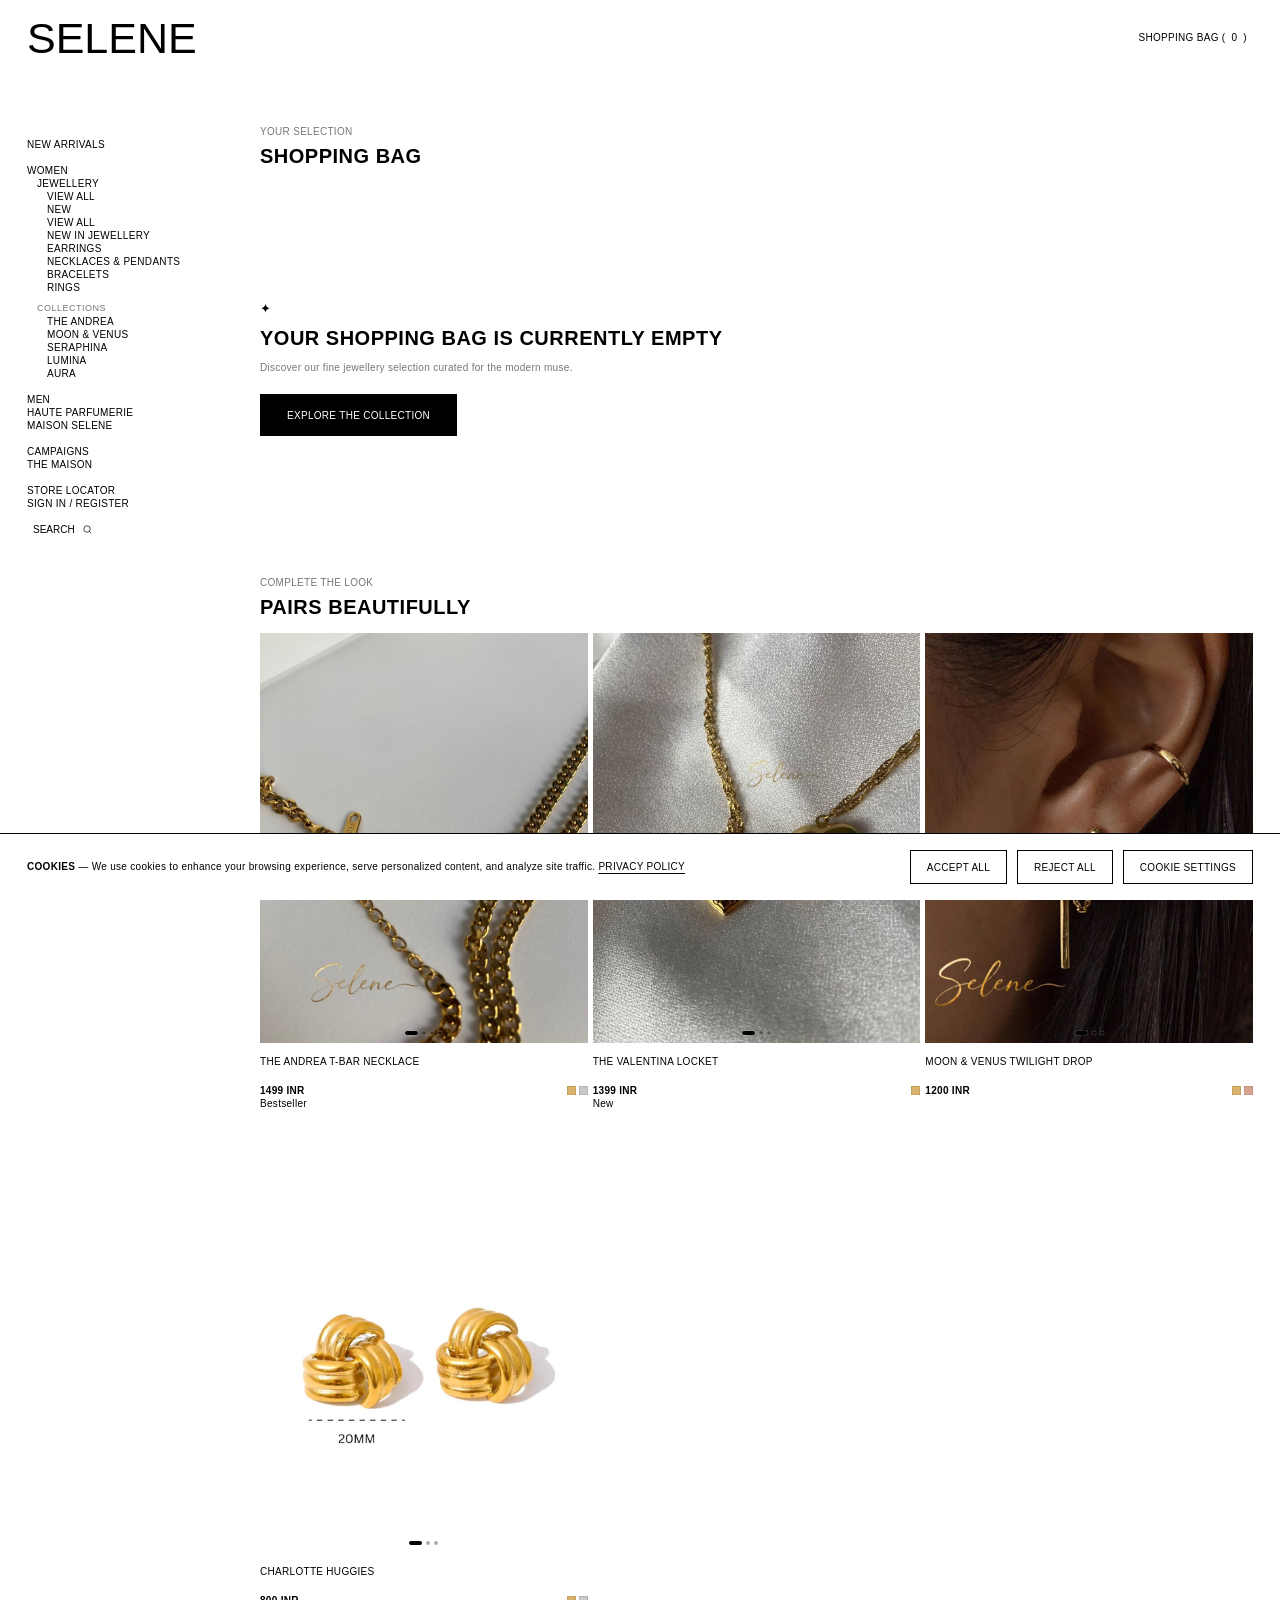
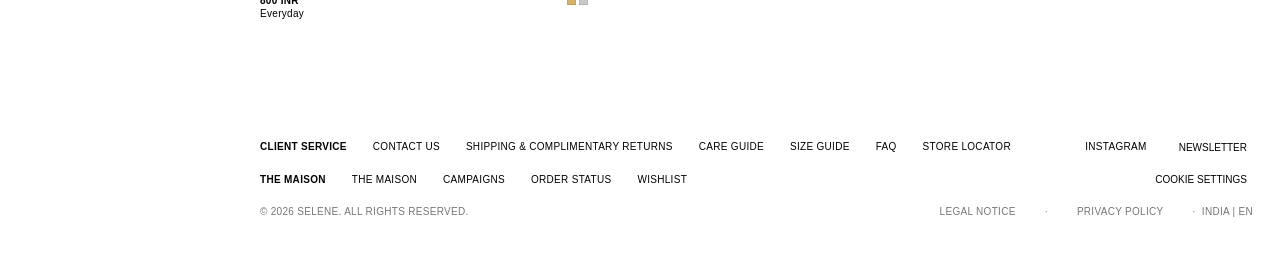
==== commit 69d90b22: "Apply exact Celine mobile header layout, luxury copywriting, and navigation hierarchy" ====
--- a/cart.html
+++ b/cart.html
@@ -54,8 +54,8 @@
 
 <main id="top">
   <section class="page-head">
-    <p class="eyebrow">Your selection</p>
-    <h1>The <em>bag</em></h1>
+    <p class="eyebrow">YOUR SELECTION</p>
+    <h1>SHOPPING BAG</h1>
   </section>
 
   <section class="cart-page">
@@ -66,8 +66,8 @@
 
   <section class="shop" id="upsellSection">
     <div class="section-head reveal">
-      <p class="eyebrow">Before you go</p>
-      <h2>Pairs <em>beautifully</em></h2>
+      <p class="eyebrow">COMPLETE THE LOOK</p>
+      <h2>PAIRS BEAUTIFULLY</h2>
     </div>
     <div class="grid carousel-mobile" id="upsellGrid"></div>
   </section>
--- a/styles.css
+++ b/styles.css
@@ -95,22 +95,30 @@
 .g-bag:hover{opacity:.55}
 
 /* ================= MOBILE HEADER ================= */
+/* ================= MOBILE HEADER (CELINE LAYOUT) ================= */
 .g-mhead{
   display:none;position:fixed;top:0;left:0;right:0;height:var(--headH);
   background:#fff;z-index:14;align-items:center;justify-content:space-between;
-  padding:0 20px;
-}
+  padding:0 18px;border-bottom:1px solid var(--hair2);
+}
+.g-mhead .m-left{display:flex;align-items:center;width:75px}
 .m-logo{
+  position:absolute;left:50%;transform:translateX(-50%);
   font-family:"Helvetica Neue",Helvetica,Arial,sans-serif;
-  font-size:31px;line-height:24px;font-weight:400;letter-spacing:0;text-transform:uppercase;
-}
-.g-mhead .m-tools{display:flex;align-items:center;gap:6px}
-.g-mhead button{display:flex;align-items:center;justify-content:center;width:32px;height:32px}
-.g-mhead svg{width:21px;height:21px}
-.g-ham{position:relative}
-.g-ham span{position:absolute;left:5px;width:22px;height:1px;background:#000;transition:transform .3s var(--tr),opacity .2s}
-.g-ham span:nth-child(1){top:12px}
-.g-ham span:nth-child(2){top:19px}
+  font-size:25px;line-height:20px;font-weight:400;letter-spacing:1px;text-transform:uppercase;
+  color:#000;text-align:center;
+}
+.g-mhead .m-tools{display:flex;align-items:center;justify-content:flex-end;gap:12px;min-width:75px}
+.g-mhead .m-bag-link{
+  font-size:10px;line-height:13px;letter-spacing:.4px;text-transform:uppercase;font-weight:500;
+  display:flex;align-items:center;cursor:pointer;
+}
+.g-mhead button{display:flex;align-items:center;justify-content:center;height:32px}
+.g-mhead svg{width:18px;height:18px}
+.g-ham{position:relative;width:24px;height:24px;padding:0}
+.g-ham span{position:absolute;left:0;width:20px;height:1px;background:#000;transition:transform .3s var(--tr),opacity .2s}
+.g-ham span:nth-child(1){top:8px}
+.g-ham span:nth-child(2){top:15px}
 
 /* ================= MOBILE MENU ================= */
 .g-mmenu{
